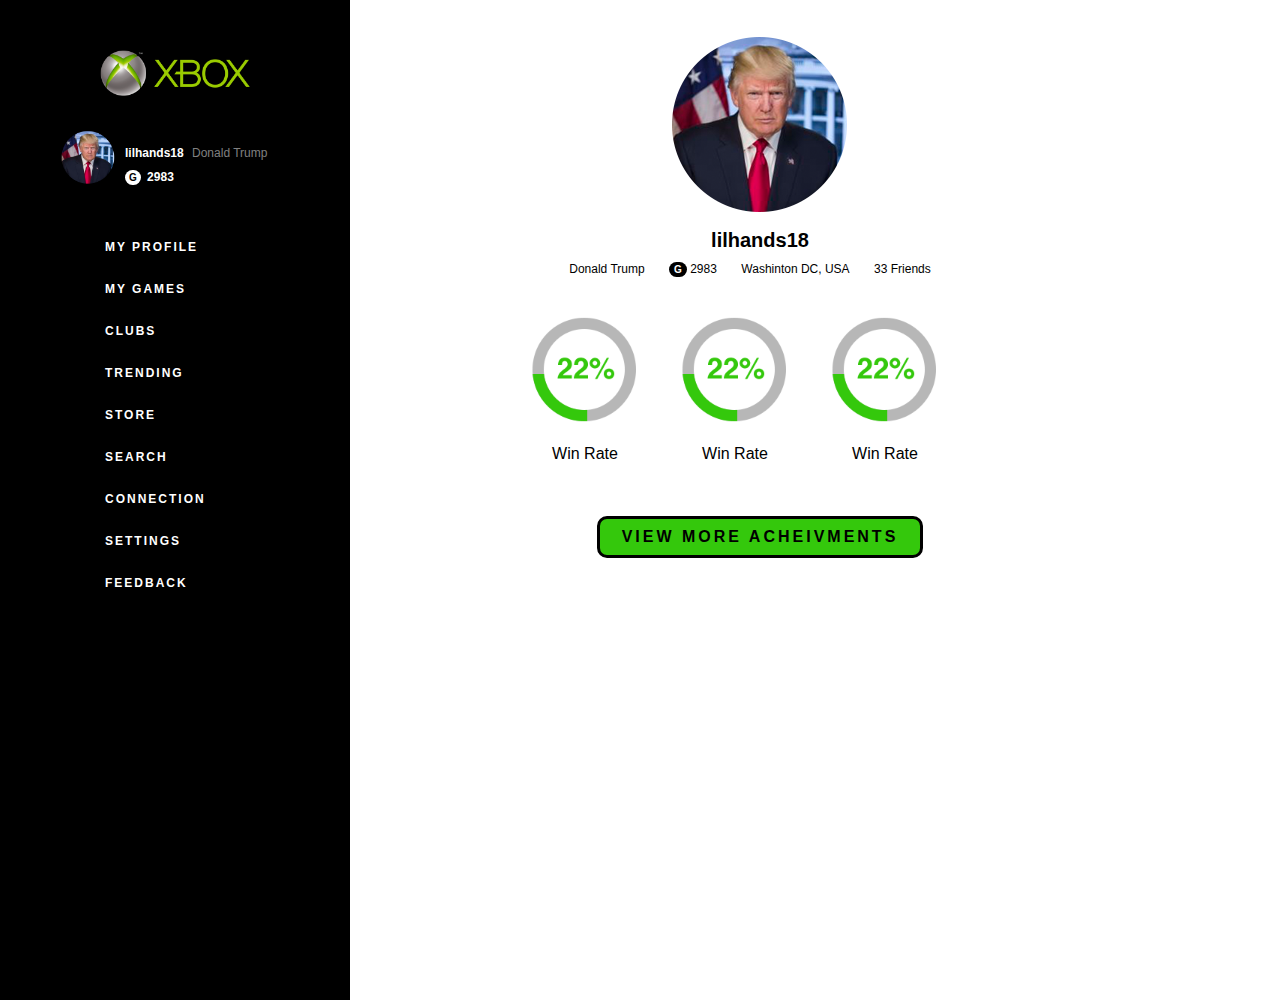
==== xbox/index.html @ f82c0029 "Adding Rachel's Code" ====
<html>
    <head>
        <meta name="viewport" content="width=device-width, initial-scale=1, maximum-scale=1, user-scalable=0"/> <!--320-->
        <link rel="stylesheet" href="css/reset.css">
        <link rel="stylesheet" href="css/style.css">   
    </head>
    
    <body>

        <nav>
            <ul id="nav">
                <img id="logo" src="img/xbox.png">
                
                <div id="lilpro">
                    <div class="left">
                        <img src="img/trump.png">
                    </div>
                    <div class="right">
                        <p>lilhands18 <b>Donald Trump</b></p>
                        <p><em>G</em> 2983</p>
                    </div>
                </div>
                
                <li><a href="#">My Profile</a></li>
                <li><a href="#">My Games</a></li>
                <li><a href="#">Clubs</a></li>
                <li><a href="#">Trending</a></li>
                <li><a href="#">Store</a></li>
                <li><a href="#">Search</a></li>
                <li><a href="#">Connection</a></li>
                <li><a href="#">Settings</a></li>
                <li><a href="#">Feedback</a></li>
            </ul>
        </nav>
        
        <div id="content">
            <div id="profile">
                <img id="propic" src="img/trump.png">
                <h1>lilhands18</h1>
                <p>Donald Trump</p>
                <p><em>G</em> 2983</p>
                <p>Washinton DC, USA</p>
                <p>33 Friends</p>
                
                <div id="acheivments">
                    <div class="acheivment">
                        <img src="img/win.png">
                        <h2>Win Rate</h2>
                    </div>
                    <div class="acheivment">
                        <img src="img/win.png">
                        <h2>Win Rate</h2>
                    </div>
                    <div class="acheivment">
                        <img src="img/win.png">
                        <h2>Win Rate</h2>
                    </div>
                </div>
                
                <a href="#">view more acheivments</a>
            </div>
            
        </div>
    
        <footer>


        </footer>
        
    </body>

</html>
---- xbox/css/style.css ----
body {
    position: relative;
    width:100vw;
    font-family: sans-serif;
    height:100vh;
}

#nav li a { 
    text-decoration: none;
    color:white;
    display: block;
    padding: 15px;
    display: inline-block;
    font-size: 12px;
    font-weight: 900;
    margin-left: 40px;
    text-transform: uppercase;
    letter-spacing: 2px;
}

#nav li a:hover {
    border-bottom: 2px red solid;
}
#nav { 
  width:250px;
    background-color: black;
    height:100%;
    left:0px;
    float:left;
    padding:50px;
}

#logo {
    width:150px;
    padding-bottom: 30px;
    padding-left: 50px;
}

#nav p {
    color: white;
    line-height: 24px;
    font-size: 12px;
    font-weight: 900;
}

b {
    color:grey;
    font-weight: 400;
    margin-left: 5px;
}

#lilpro img {
    width:80%;
    margin:0 auto;
    display: block;
}

#lilpro {
    position: relative;
    height:100px;
}
.left {
    float:left;
    width:30%;
    height:80px;
}

.right {
    float: left;
    width:70%;
    height:80px;
    padding-top: 15px;
}

#lilpro em {
    background-color: white;
    border-radius: 100px;
    padding:2px 4px;
    font-size: 10px;
    color:black;
    font-weight: 900;
    margin-right: 3px;
}

#content {
    position: relative;
    float:left;
    width:800px;
    text-align: center;
    margin-left:10px;
    
}

#profile {
    margin:20px auto;
    
}
#propic {
    margin:0px auto;
    display: block;
    
}

#profile p {
    display: inline-block;
    text-align: left;
    padding-right: 20px;
    font-size: 12px;
}



#profile em {
    
    background-color: #000;
    border-radius: 100px;
    color:#fff;
    font-weight: 900;
    font-size: 10px;
    padding:2px 5px;
}

#profile h1 {
    font-weight: 900;
    margin: 10px 0px;
    font-size: 20px;
    text-align: center;
}
#acheivments {
    margin:20px auto;
    width:500px;
}
.acheivment {
    
    float:left;
    width:30%;
}

.acheivment img {
    width:150px;
}

#profile a {
    margin: 240px auto;
    display: block;
    width:300px;
    background-color: #34c80c;
    padding:10px;
    color: #000;
    font-weight: 900;
    letter-spacing: 3px;
    text-transform: uppercase;
    text-decoration: none;
    border-radius: 10px;
    border:black 3px solid;
}
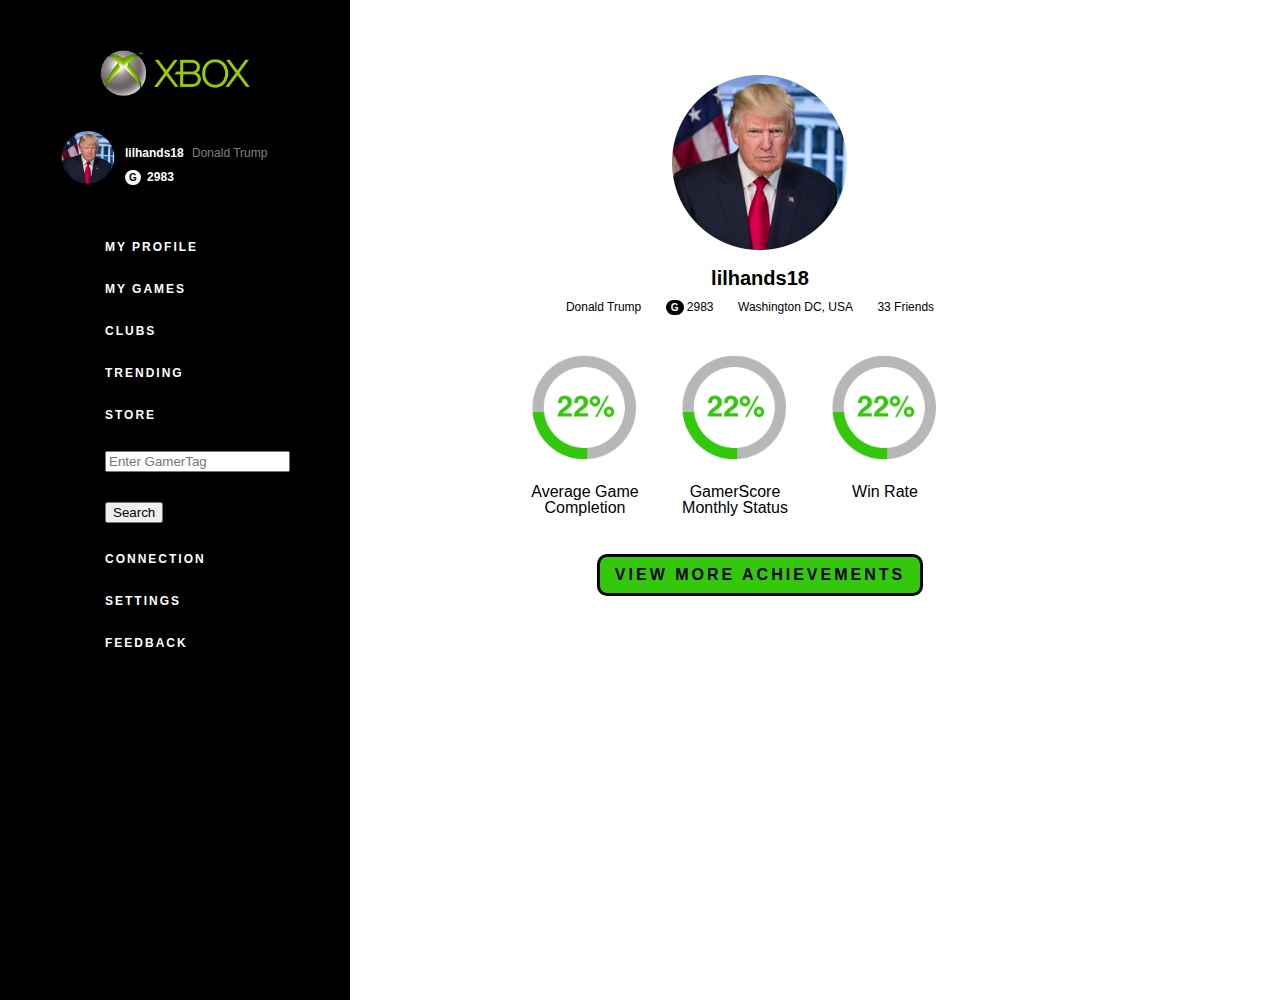
==== commit 06e1b40b: "Minor Fixes" ====
--- a/xbox/index.html
+++ b/xbox/index.html
@@ -1,5 +1,6 @@
 <html>
     <head>
+        <title> Xbox Profile Page</title>
         <meta name="viewport" content="width=device-width, initial-scale=1, maximum-scale=1, user-scalable=0"/> <!--320-->
         <link rel="stylesheet" href="css/reset.css">
         <link rel="stylesheet" href="css/style.css">   
@@ -22,34 +23,42 @@
                 </div>
                 
                 <li><a href="#">My Profile</a></li>
+                
                 <li><a href="#">My Games</a></li>
                 <li><a href="#">Clubs</a></li>
                 <li><a href="#">Trending</a></li>
                 <li><a href="#">Store</a></li>
-                <li><a href="#">Search</a></li>
+            
+                <li><a><input id="search" type="text" placeholder="Enter GamerTag"></a></li>
+                <li><a><button type = "button" onclick="SearchForTag()" > Search</button></a></li>
+                
                 <li><a href="#">Connection</a></li>
                 <li><a href="#">Settings</a></li>
                 <li><a href="#">Feedback</a></li>
             </ul>
         </nav>
+
         
         <div id="content">
+           
+            
             <div id="profile">
                 <img id="propic" src="img/trump.png">
                 <h1>lilhands18</h1>
                 <p>Donald Trump</p>
                 <p><em>G</em> 2983</p>
-                <p>Washinton DC, USA</p>
+                <p>Washington DC, USA</p>
                 <p>33 Friends</p>
+                
                 
                 <div id="acheivments">
                     <div class="acheivment">
                         <img src="img/win.png">
-                        <h2>Win Rate</h2>
+                        <h2>Average Game Completion</h2>
                     </div>
                     <div class="acheivment">
                         <img src="img/win.png">
-                        <h2>Win Rate</h2>
+                        <h2>GamerScore Monthly Status</h2>
                     </div>
                     <div class="acheivment">
                         <img src="img/win.png">
@@ -57,7 +66,8 @@
                     </div>
                 </div>
                 
-                <a href="#">view more acheivments</a>
+                <a href="#">view more achievements</a>
+                
             </div>
             
         </div>
@@ -69,4 +79,17 @@
         
     </body>
 
-</html>
+    <script>
+        function SearchForTag(){
+            console.log(document.getElementById("search").value);
+            document.location = "./" + document.getElementById("search").value +".html"
+            
+            
+            return false;
+        }
+        function CompareProfile(){
+            console.log("PRESSED");
+        }
+    </script>
+
+</html>--- a/xbox/css/style.css
+++ b/xbox/css/style.css
@@ -5,7 +5,7 @@
     height:100vh;
 }
 
-#nav li a { 
+#nav li a {
     text-decoration: none;
     color:white;
     display: block;
@@ -21,7 +21,7 @@
 #nav li a:hover {
     border-bottom: 2px red solid;
 }
-#nav { 
+#nav {
   width:250px;
     background-color: black;
     height:100%;
@@ -83,22 +83,23 @@
 }
 
 #content {
+    margin-top: 3%;
     position: relative;
     float:left;
     width:800px;
     text-align: center;
     margin-left:10px;
-    
+
 }
 
 #profile {
     margin:20px auto;
-    
+
 }
 #propic {
     margin:0px auto;
     display: block;
-    
+
 }
 
 #profile p {
@@ -108,10 +109,8 @@
     font-size: 12px;
 }
 
-
-
 #profile em {
-    
+
     background-color: #000;
     border-radius: 100px;
     color:#fff;
@@ -131,7 +130,7 @@
     width:500px;
 }
 .acheivment {
-    
+
     float:left;
     width:30%;
 }
@@ -153,4 +152,116 @@
     text-decoration: none;
     border-radius: 10px;
     border:black 3px solid;
-}+}
+
+#compareButton {
+    text-align: center;
+    width:300px;
+    background-color: #34c80c;
+    padding:10px;
+    color: #000;
+    font-weight: 900;
+    letter-spacing: 3px;
+    text-transform: uppercase;
+    text-decoration: none;
+    border-radius: 10px;
+    border:black 3px solid;
+    border-top-style: none;
+
+    
+}
+
+
+#compare {
+    margin:20px auto;
+}
+
+#compare a {
+    margin: 40px auto;
+    display: block;
+    text-align: center;
+    width:300px;
+    background-color: #34c80c;
+    padding:10px;
+    color: #000;
+    font-weight: 900;
+    letter-spacing: 3px;
+    text-transform: uppercase;
+    text-decoration: none;
+    border-radius: 10px;
+    border:black 3px solid;
+}
+
+#profiles{
+  margin: 0;
+  display: block;
+  text-align: right;
+}
+
+#me {
+  width: 45%;
+  display: inline-block;
+}
+
+#them {
+  width: 45%;
+  display: inline-block;
+}
+
+#comparestats {
+  margin-top: 20px;
+  text-align: left;
+}
+
+#comparestats h1 {
+  font-weight: 900;
+  font-size: 20px;
+  text-align: left;
+  border-bottom:black 1px solid;
+}
+
+#comparestats li {
+  margin: 10px 10px auto;
+}
+
+.stat {
+  margin-bottom: 40px;
+}
+
+.stat img {
+  width: 95%;
+}
+
+.medpro {
+    positon: relative;
+    text-align: left;
+
+}
+
+.medpro img {
+    width:100%;
+    margin:0 auto;
+    display: block;
+
+}
+
+.medpro em {
+    background-color: black;
+    border-radius: 100px;
+    padding:2px 4px;
+    font-size: 10px;
+    color:white;
+    font-weight: 900;
+    margin-right: 3px;
+}
+
+.medpro p {
+    color: black;
+    line-height: 24px;
+    font-size: 12px;
+    font-weight: 900;
+}
+
+.medpro b {
+  margin-left: 0;
+}
